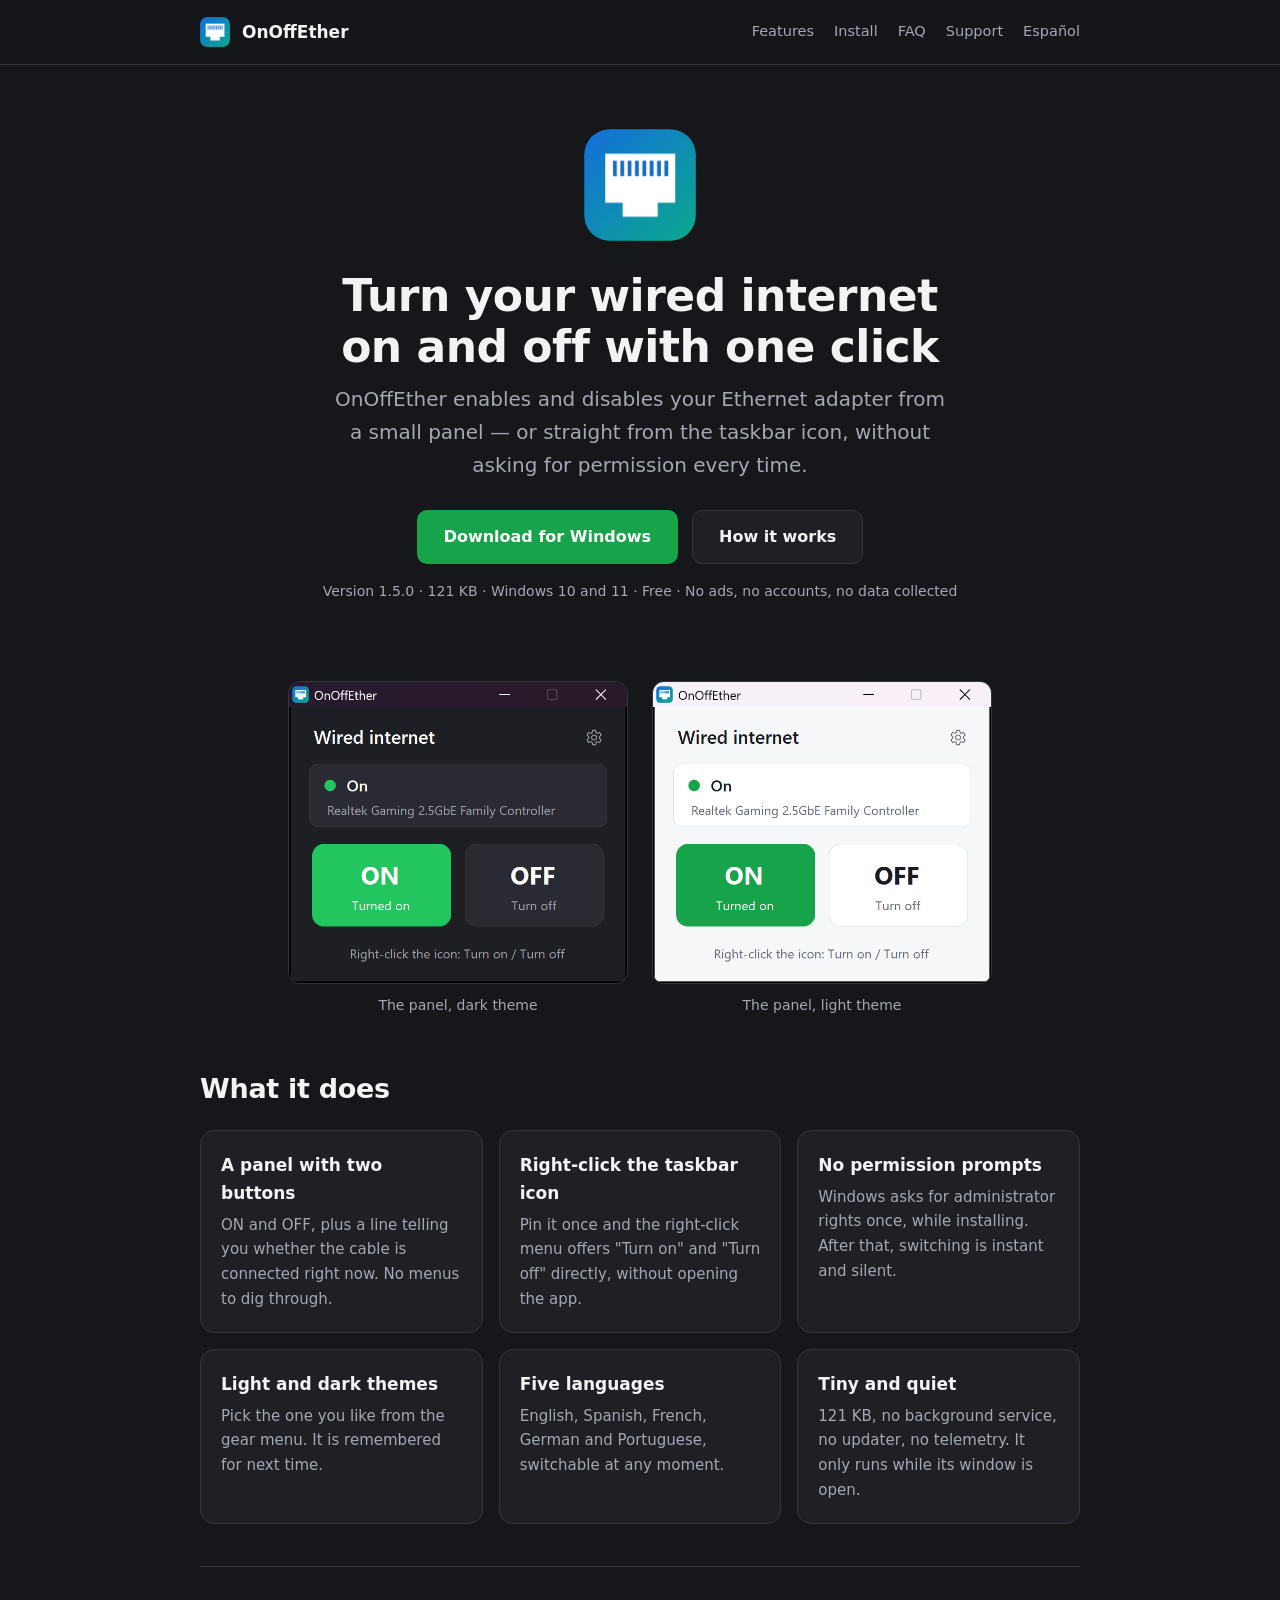
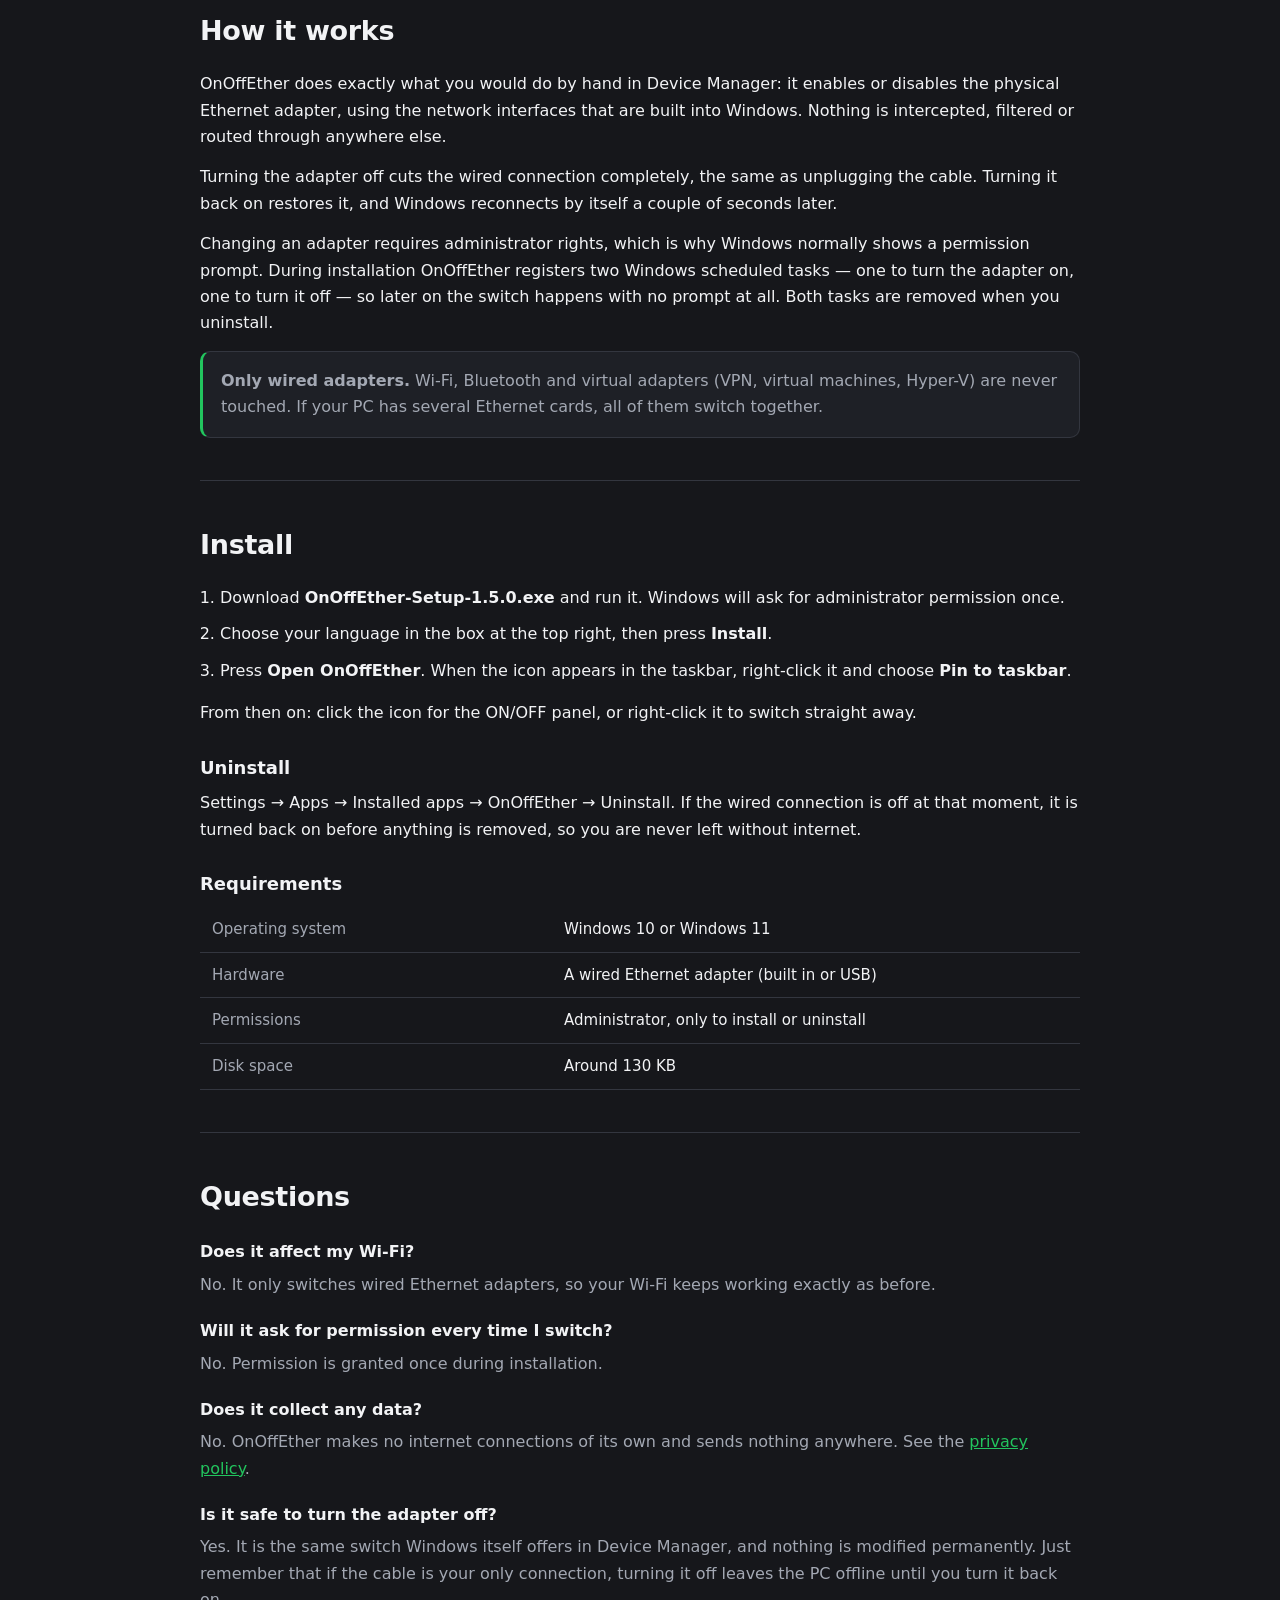
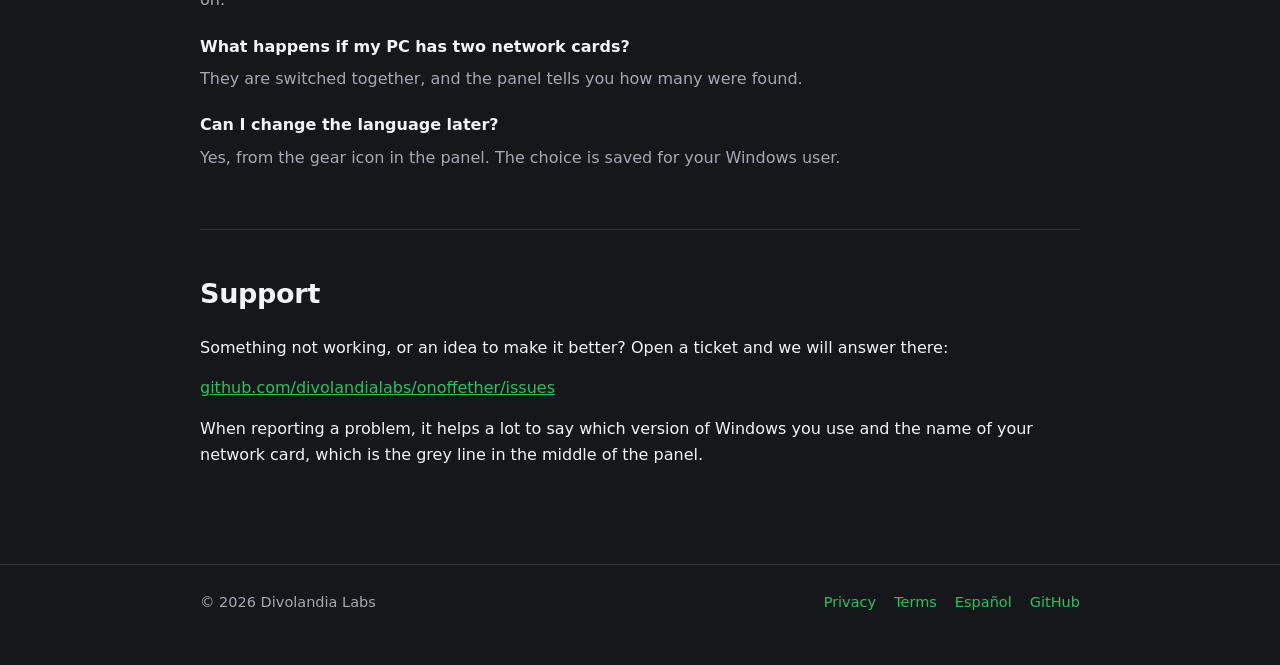
==== index.html @ 7fc0b0c0 "Sitio web y documentacion de OnOffEther 1.5.0" ====
<!DOCTYPE html>
<html lang="en">
<head>
<meta charset="utf-8">
<meta name="viewport" content="width=device-width, initial-scale=1">
<title>OnOffEther — Turn your wired internet on and off with one click</title>
<meta name="description" content="OnOffEther is a tiny Windows app that turns your wired Ethernet connection on and off from a simple ON/OFF panel or straight from the taskbar icon.">
<link rel="icon" href="favicon.ico">
<link rel="stylesheet" href="style.css">
</head>
<body>

<header class="site">
  <div class="wrap">
    <img src="img/icon.png" alt="">
    <span class="name">OnOffEther</span>
    <nav>
      <a href="#features">Features</a>
      <a href="#install">Install</a>
      <a href="#faq">FAQ</a>
      <a href="#support">Support</a>
      <a href="es/">Español</a>
    </nav>
  </div>
</header>

<main class="wrap">

  <div class="hero">
    <img class="icon" src="img/icon.png" alt="OnOffEther icon">
    <h1>Turn your wired internet<br>on and off with one click</h1>
    <p class="tagline">OnOffEther enables and disables your Ethernet adapter from a small panel — or straight from the taskbar icon, without asking for permission every time.</p>
    <div class="actions">
      <a class="btn btn-primary" href="https://github.com/divolandialabs/onoffether/releases/latest">Download for Windows</a>
      <a class="btn btn-ghost" href="#how">How it works</a>
    </div>
    <p class="meta">Version 1.5.0 · 121 KB · Windows 10 and 11 · Free · No ads, no accounts, no data collected</p>
  </div>

  <div class="shots">
    <figure>
      <img src="img/panel-dark.png" alt="The OnOffEther panel in dark theme showing the wired connection is on">
      <figcaption>The panel, dark theme</figcaption>
    </figure>
    <figure>
      <img src="img/panel-light.png" alt="The OnOffEther panel in light theme">
      <figcaption>The panel, light theme</figcaption>
    </figure>
  </div>

  <section id="features">
    <h2>What it does</h2>
    <div class="cards">
      <div class="card">
        <h3>A panel with two buttons</h3>
        <p>ON and OFF, plus a line telling you whether the cable is connected right now. No menus to dig through.</p>
      </div>
      <div class="card">
        <h3>Right-click the taskbar icon</h3>
        <p>Pin it once and the right-click menu offers "Turn on" and "Turn off" directly, without opening the app.</p>
      </div>
      <div class="card">
        <h3>No permission prompts</h3>
        <p>Windows asks for administrator rights once, while installing. After that, switching is instant and silent.</p>
      </div>
      <div class="card">
        <h3>Light and dark themes</h3>
        <p>Pick the one you like from the gear menu. It is remembered for next time.</p>
      </div>
      <div class="card">
        <h3>Five languages</h3>
        <p>English, Spanish, French, German and Portuguese, switchable at any moment.</p>
      </div>
      <div class="card">
        <h3>Tiny and quiet</h3>
        <p>121 KB, no background service, no updater, no telemetry. It only runs while its window is open.</p>
      </div>
    </div>
  </section>

  <section id="how">
    <h2>How it works</h2>
    <p>OnOffEther does exactly what you would do by hand in Device Manager: it enables or disables the physical Ethernet adapter, using the network interfaces that are built into Windows. Nothing is intercepted, filtered or routed through anywhere else.</p>
    <p>Turning the adapter off cuts the wired connection completely, the same as unplugging the cable. Turning it back on restores it, and Windows reconnects by itself a couple of seconds later.</p>
    <p>Changing an adapter requires administrator rights, which is why Windows normally shows a permission prompt. During installation OnOffEther registers two Windows scheduled tasks — one to turn the adapter on, one to turn it off — so later on the switch happens with no prompt at all. Both tasks are removed when you uninstall.</p>
    <div class="note">
      <strong>Only wired adapters.</strong> Wi-Fi, Bluetooth and virtual adapters (VPN, virtual machines, Hyper-V) are never touched. If your PC has several Ethernet cards, all of them switch together.
    </div>
  </section>

  <section id="install">
    <h2>Install</h2>
    <ol class="steps">
      <li>Download <strong>OnOffEther-Setup-1.5.0.exe</strong> and run it. Windows will ask for administrator permission once.</li>
      <li>Choose your language in the box at the top right, then press <strong>Install</strong>.</li>
      <li>Press <strong>Open OnOffEther</strong>. When the icon appears in the taskbar, right-click it and choose <strong>Pin to taskbar</strong>.</li>
    </ol>
    <p>From then on: click the icon for the ON/OFF panel, or right-click it to switch straight away.</p>

    <h3>Uninstall</h3>
    <p>Settings → Apps → Installed apps → OnOffEther → Uninstall. If the wired connection is off at that moment, it is turned back on before anything is removed, so you are never left without internet.</p>

    <h3>Requirements</h3>
    <table class="spec">
      <tr><th>Operating system</th><td>Windows 10 or Windows 11</td></tr>
      <tr><th>Hardware</th><td>A wired Ethernet adapter (built in or USB)</td></tr>
      <tr><th>Permissions</th><td>Administrator, only to install or uninstall</td></tr>
      <tr><th>Disk space</th><td>Around 130 KB</td></tr>
    </table>
  </section>

  <section id="faq">
    <h2>Questions</h2>
    <dl class="faq">
      <dt>Does it affect my Wi-Fi?</dt>
      <dd>No. It only switches wired Ethernet adapters, so your Wi-Fi keeps working exactly as before.</dd>

      <dt>Will it ask for permission every time I switch?</dt>
      <dd>No. Permission is granted once during installation.</dd>

      <dt>Does it collect any data?</dt>
      <dd>No. OnOffEther makes no internet connections of its own and sends nothing anywhere. See the <a href="privacy.html">privacy policy</a>.</dd>

      <dt>Is it safe to turn the adapter off?</dt>
      <dd>Yes. It is the same switch Windows itself offers in Device Manager, and nothing is modified permanently. Just remember that if the cable is your only connection, turning it off leaves the PC offline until you turn it back on.</dd>

      <dt>What happens if my PC has two network cards?</dt>
      <dd>They are switched together, and the panel tells you how many were found.</dd>

      <dt>Can I change the language later?</dt>
      <dd>Yes, from the gear icon in the panel. The choice is saved for your Windows user.</dd>
    </dl>
  </section>

  <section id="support">
    <h2>Support</h2>
    <p>Something not working, or an idea to make it better? Open a ticket and we will answer there:</p>
    <p><a href="https://github.com/divolandialabs/onoffether/issues">github.com/divolandialabs/onoffether/issues</a></p>
    <p>When reporting a problem, it helps a lot to say which version of Windows you use and the name of your network card, which is the grey line in the middle of the panel.</p>
  </section>

</main>

<footer class="site">
  <div class="wrap">
    <span>© 2026 Divolandia Labs</span>
    <nav>
      <a href="privacy.html">Privacy</a>
      <a href="terms.html">Terms</a>
      <a href="es/">Español</a>
      <a href="https://github.com/divolandialabs/onoffether">GitHub</a>
    </nav>
  </div>
</footer>

</body>
</html>
---- style.css ----
:root {
  --bg: #16171b;
  --surface: #1e2026;
  --surface-2: #262930;
  --border: #33363f;
  --text: #f2f3f5;
  --muted: #a3a8b3;
  --green: #22c55e;
  --green-dark: #16a34a;
  --red: #ef4444;
  --radius: 14px;
  --max: 920px;
}

* { box-sizing: border-box; }

html { scroll-behavior: smooth; }

body {
  margin: 0;
  background: var(--bg);
  color: var(--text);
  font: 16px/1.65 "Segoe UI", system-ui, -apple-system, "Helvetica Neue", Arial, sans-serif;
  -webkit-font-smoothing: antialiased;
}

a { color: var(--green); }
a:hover { color: #4ade80; }

.wrap { max-width: var(--max); margin: 0 auto; padding: 0 20px; }

header.site {
  border-bottom: 1px solid var(--border);
  background: rgba(22, 23, 27, .9);
  backdrop-filter: blur(8px);
  position: sticky;
  top: 0;
  z-index: 10;
}
header.site .wrap {
  display: flex;
  align-items: center;
  gap: 12px;
  height: 64px;
}
header.site img { width: 30px; height: 30px; border-radius: 7px; }
header.site .name { font-weight: 600; font-size: 17px; }
header.site nav { margin-left: auto; display: flex; gap: 20px; flex-wrap: wrap; }
header.site nav a { color: var(--muted); text-decoration: none; font-size: 14.5px; }
header.site nav a:hover { color: var(--text); }

.hero { padding: 64px 0 40px; text-align: center; }
.hero img.icon { width: 112px; height: 112px; border-radius: 26px; }
.hero h1 { font-size: 44px; line-height: 1.15; margin: 22px 0 10px; letter-spacing: -.5px; }
.hero p.tagline { font-size: 20px; color: var(--muted); margin: 0 auto 28px; max-width: 620px; }

.actions { display: flex; gap: 14px; justify-content: center; flex-wrap: wrap; }
.btn {
  display: inline-block;
  padding: 13px 26px;
  border-radius: 10px;
  text-decoration: none;
  font-weight: 600;
  border: 1px solid transparent;
}
.btn-primary { background: var(--green-dark); color: #fff; }
.btn-primary:hover { background: var(--green); color: #fff; }
.btn-ghost { border-color: var(--border); color: var(--text); background: var(--surface); }
.btn-ghost:hover { background: var(--surface-2); color: var(--text); }

.meta { color: var(--muted); font-size: 14px; margin-top: 16px; }

.shots {
  display: flex;
  gap: 24px;
  justify-content: center;
  flex-wrap: wrap;
  padding: 24px 0 8px;
}
.shots figure { margin: 0; max-width: 340px; }
.shots img {
  width: 100%;
  border-radius: 12px;
  border: 1px solid var(--border);
  display: block;
}
.shots figcaption { color: var(--muted); font-size: 14px; margin-top: 10px; text-align: center; }

section { padding: 42px 0; border-top: 1px solid var(--border); }
section:first-of-type { border-top: none; }
h2 { font-size: 27px; margin: 0 0 18px; letter-spacing: -.3px; }
h3 { font-size: 18px; margin: 26px 0 8px; }
p { margin: 0 0 14px; }

.cards { display: grid; grid-template-columns: repeat(auto-fit, minmax(250px, 1fr)); gap: 16px; }
.card {
  background: var(--surface);
  border: 1px solid var(--border);
  border-radius: var(--radius);
  padding: 20px;
}
.card h3 { margin: 0 0 6px; font-size: 17px; }
.card p { margin: 0; color: var(--muted); font-size: 15px; }

ol.steps { padding-left: 20px; }
ol.steps li { margin-bottom: 10px; }

dl.faq dt { font-weight: 600; margin-top: 20px; }
dl.faq dd { margin: 6px 0 0; color: var(--muted); }

table.spec { width: 100%; border-collapse: collapse; font-size: 15px; }
table.spec th, table.spec td { text-align: left; padding: 10px 12px; border-bottom: 1px solid var(--border); vertical-align: top; }
table.spec th { color: var(--muted); font-weight: 500; width: 40%; }

.note {
  background: var(--surface);
  border: 1px solid var(--border);
  border-left: 3px solid var(--green);
  border-radius: 10px;
  padding: 16px 18px;
  color: var(--muted);
}
.note.warn { border-left-color: #f59e0b; }

.legal { padding: 40px 0 10px; }
.legal h1 { font-size: 32px; margin-bottom: 6px; }
.legal .updated { color: var(--muted); font-size: 14px; margin-bottom: 26px; }
.legal h2 { font-size: 20px; margin-top: 30px; }
.legal p, .legal li { color: #d7dae0; }

footer.site {
  border-top: 1px solid var(--border);
  margin-top: 40px;
  padding: 26px 0 50px;
  color: var(--muted);
  font-size: 14.5px;
}
footer.site .wrap { display: flex; gap: 18px; flex-wrap: wrap; align-items: center; }
footer.site nav { margin-left: auto; display: flex; gap: 18px; flex-wrap: wrap; }
footer.site a { text-decoration: none; }

@media (max-width: 620px) {
  .hero { padding: 44px 0 30px; }
  .hero h1 { font-size: 34px; }
  .hero p.tagline { font-size: 18px; }
  header.site nav { display: none; }
}
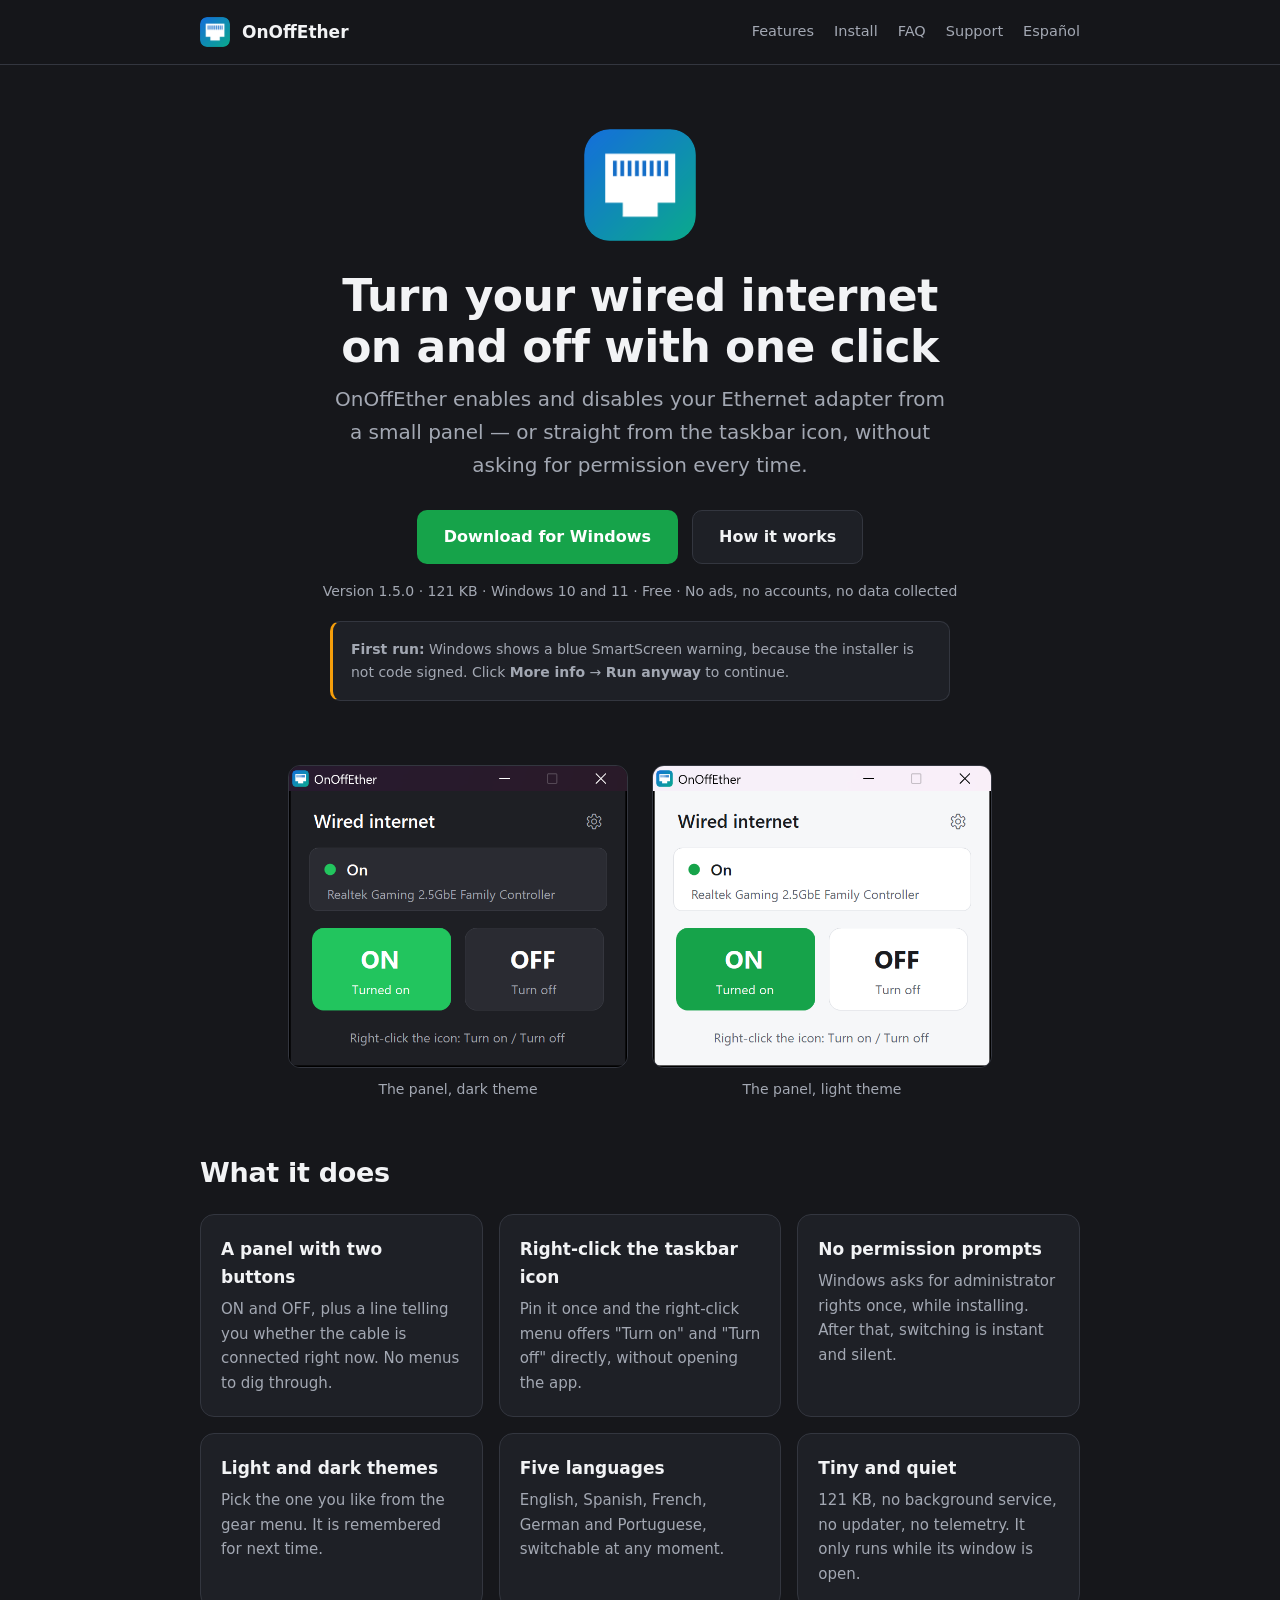
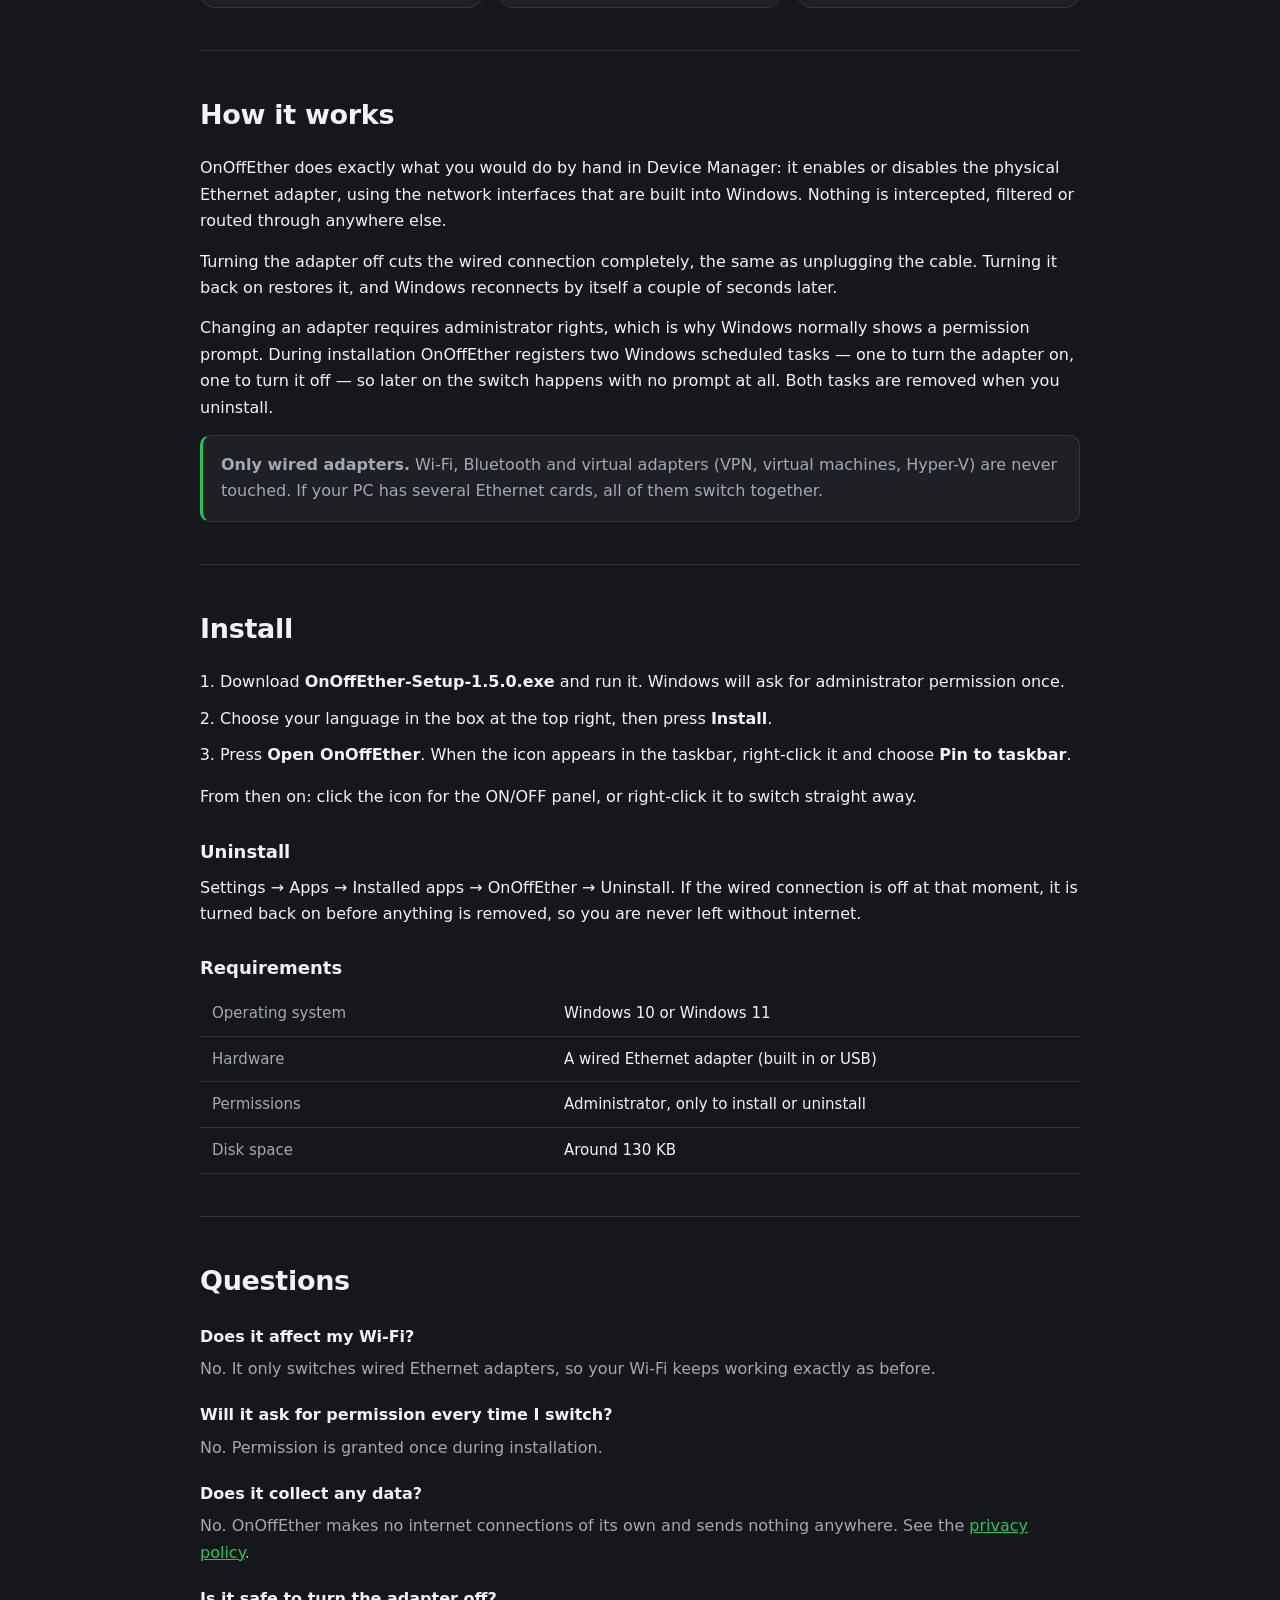
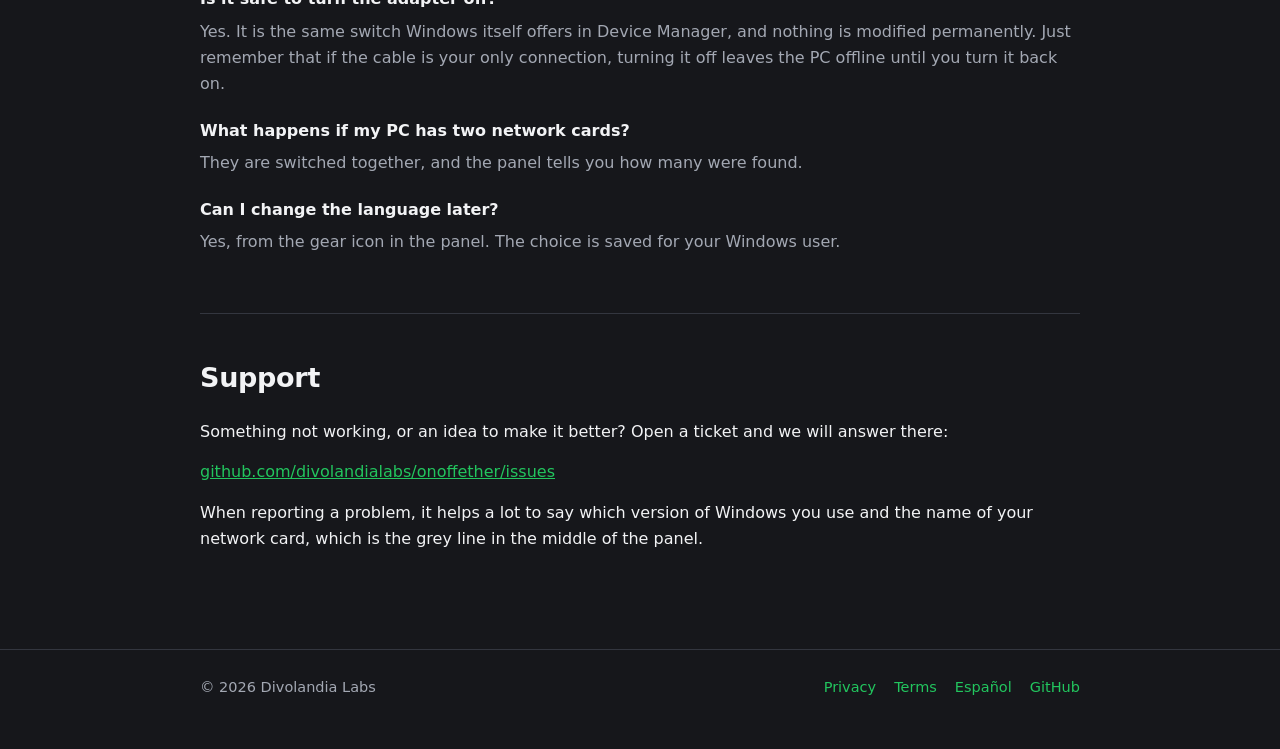
==== commit d69cd3ff: "Aviso de SmartScreen en la web y datos de empresa en el instalador El instalador 1.5.0 se recompila " ====
--- a/index.html
+++ b/index.html
@@ -35,6 +35,7 @@
       <a class="btn btn-ghost" href="#how">How it works</a>
     </div>
     <p class="meta">Version 1.5.0 · 121 KB · Windows 10 and 11 · Free · No ads, no accounts, no data collected</p>
+    <div class="note warn hero-note"><strong>First run:</strong> Windows shows a blue SmartScreen warning, because the installer is not code signed. Click <strong>More info</strong> → <strong>Run anyway</strong> to continue.</div>
   </div>
 
   <div class="shots">
--- a/style.css
+++ b/style.css
@@ -69,6 +69,8 @@
 .btn-ghost:hover { background: var(--surface-2); color: var(--text); }
 
 .meta { color: var(--muted); font-size: 14px; margin-top: 16px; }
+
+.hero-note { max-width: 620px; margin: 18px auto 0; text-align: left; font-size: 14px; }
 
 .shots {
   display: flex;
